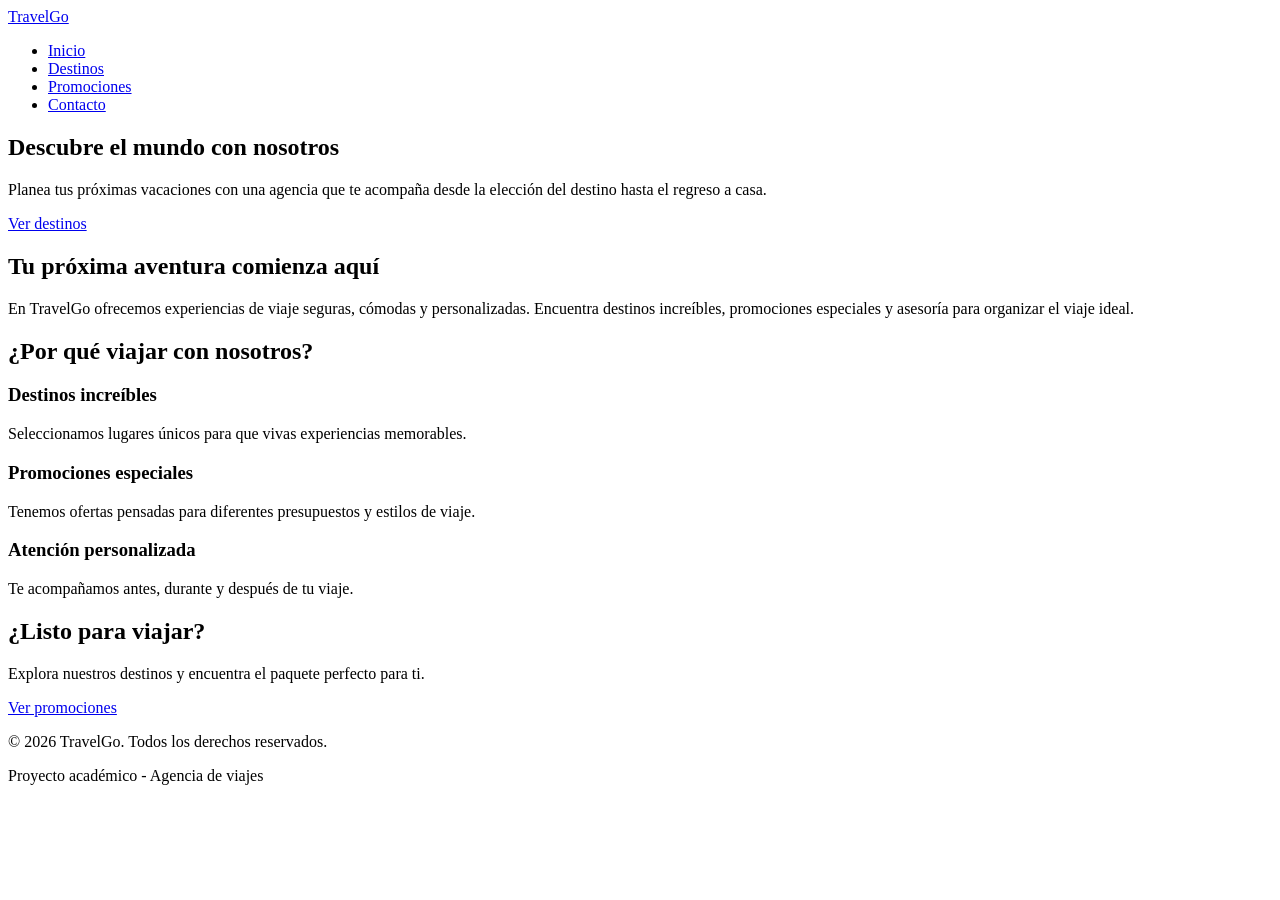
==== index.html @ 70cd50ac "Crear pagina de inicio" ====
<!DOCTYPE html>
<html lang="es">
<head>
  <meta charset="UTF-8">
  <meta name="viewport" content="width=device-width, initial-scale=1.0">
  <title>Inicio | Agencia de Viajes</title>
  <link rel="stylesheet" href="css/styles.css">
</head>
<body>

  <header class="site-header">
    <nav class="navbar">
      <a href="index.html" class="logo">TravelGo</a>

      <ul class="nav-menu">
        <li><a href="index.html">Inicio</a></li>
        <li><a href="destinos.html">Destinos</a></li>
        <li><a href="ofertas.html">Promociones</a></li>
        <li><a href="contacto.html">Contacto</a></li>
      </ul>
    </nav>

    <section class="hero">
      <div class="hero-content">
        <h1>Descubre el mundo con nosotros</h1>
        <p>
          Planea tus próximas vacaciones con una agencia que te acompaña
          desde la elección del destino hasta el regreso a casa.
        </p>
        <a href="destinos.html" class="btn-primary">Ver destinos</a>
      </div>
    </section>
  </header>

  <main>
    <section class="intro-section">
      <h2>Tu próxima aventura comienza aquí</h2>
      <p>
        En TravelGo ofrecemos experiencias de viaje seguras, cómodas y
        personalizadas. Encuentra destinos increíbles, promociones especiales
        y asesoría para organizar el viaje ideal.
      </p>
    </section>

    <section class="services-section">
      <h2>¿Por qué viajar con nosotros?</h2>

      <div class="services-grid">
        <article class="service-card">
          <h3>Destinos increíbles</h3>
          <p>Seleccionamos lugares únicos para que vivas experiencias memorables.</p>
        </article>

        <article class="service-card">
          <h3>Promociones especiales</h3>
          <p>Tenemos ofertas pensadas para diferentes presupuestos y estilos de viaje.</p>
        </article>

        <article class="service-card">
          <h3>Atención personalizada</h3>
          <p>Te acompañamos antes, durante y después de tu viaje.</p>
        </article>
      </div>
    </section>

    <section class="cta-section">
      <h2>¿Listo para viajar?</h2>
      <p>Explora nuestros destinos y encuentra el paquete perfecto para ti.</p>
      <a href="ofertas.html" class="btn-secondary">Ver promociones</a>
    </section>
  </main>

  <footer class="site-footer">
    <p>&copy; 2026 TravelGo. Todos los derechos reservados.</p>
    <p>Proyecto académico - Agencia de viajes</p>
  </footer>

</body>
</html>
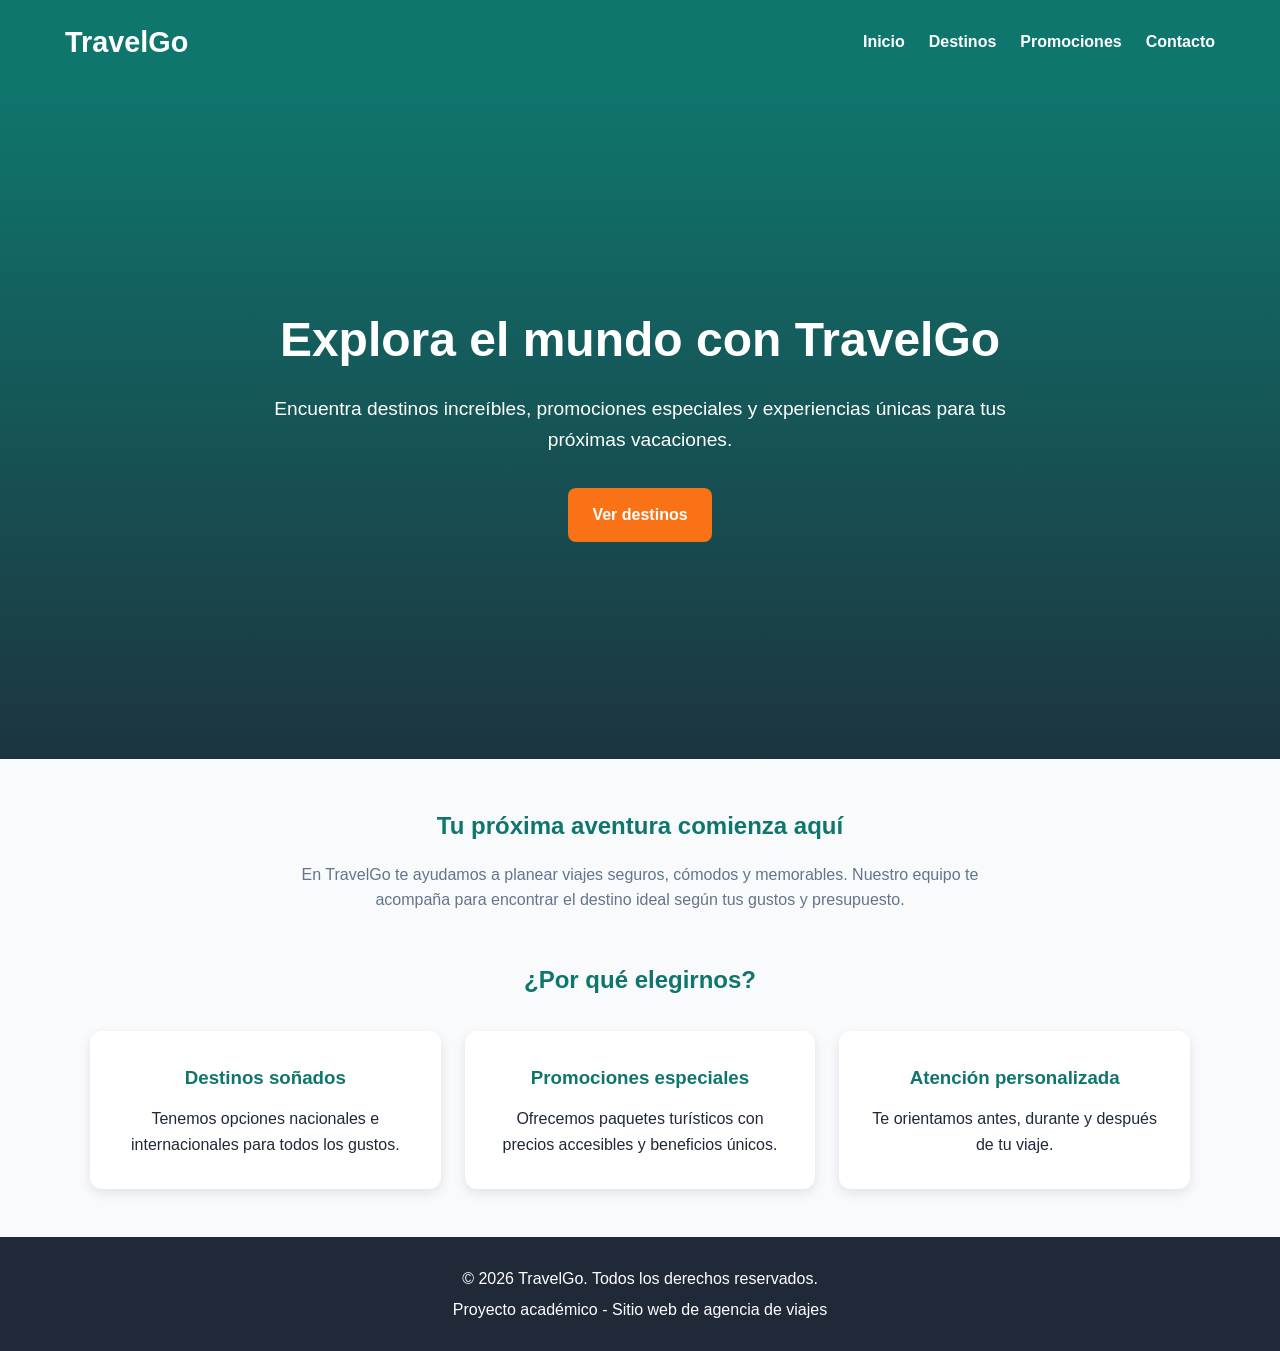
==== commit 3db0dc8f: "Crear pagina de inicio" ====
--- a/index.html
+++ b/index.html
@@ -8,71 +8,65 @@
 </head>
 <body>
 
-  <header class="site-header">
+  <header class="header">
     <nav class="navbar">
       <a href="index.html" class="logo">TravelGo</a>
 
       <ul class="nav-menu">
         <li><a href="index.html">Inicio</a></li>
-        <li><a href="destinos.html">Destinos</a></li>
-        <li><a href="ofertas.html">Promociones</a></li>
-        <li><a href="contacto.html">Contacto</a></li>
+        <li><a href="#">Destinos</a></li>
+        <li><a href="#">Promociones</a></li>
+        <li><a href="#">Contacto</a></li>
       </ul>
     </nav>
 
     <section class="hero">
       <div class="hero-content">
-        <h1>Descubre el mundo con nosotros</h1>
+        <h1>Explora el mundo con TravelGo</h1>
         <p>
-          Planea tus próximas vacaciones con una agencia que te acompaña
-          desde la elección del destino hasta el regreso a casa.
+          Encuentra destinos increíbles, promociones especiales y experiencias
+          únicas para tus próximas vacaciones.
         </p>
-        <a href="destinos.html" class="btn-primary">Ver destinos</a>
+        <a href="#" class="btn">Ver destinos</a>
       </div>
     </section>
   </header>
 
   <main>
-    <section class="intro-section">
+    <section class="intro">
       <h2>Tu próxima aventura comienza aquí</h2>
       <p>
-        En TravelGo ofrecemos experiencias de viaje seguras, cómodas y
-        personalizadas. Encuentra destinos increíbles, promociones especiales
-        y asesoría para organizar el viaje ideal.
+        En TravelGo te ayudamos a planear viajes seguros, cómodos y memorables.
+        Nuestro equipo te acompaña para encontrar el destino ideal según tus
+        gustos y presupuesto.
       </p>
     </section>
 
-    <section class="services-section">
-      <h2>¿Por qué viajar con nosotros?</h2>
+    <section class="services">
+      <h2>¿Por qué elegirnos?</h2>
 
-      <div class="services-grid">
-        <article class="service-card">
-          <h3>Destinos increíbles</h3>
-          <p>Seleccionamos lugares únicos para que vivas experiencias memorables.</p>
+      <div class="cards-container">
+        <article class="card">
+          <h3>Destinos soñados</h3>
+          <p>Tenemos opciones nacionales e internacionales para todos los gustos.</p>
         </article>
 
-        <article class="service-card">
+        <article class="card">
           <h3>Promociones especiales</h3>
-          <p>Tenemos ofertas pensadas para diferentes presupuestos y estilos de viaje.</p>
+          <p>Ofrecemos paquetes turísticos con precios accesibles y beneficios únicos.</p>
         </article>
 
-        <article class="service-card">
+        <article class="card">
           <h3>Atención personalizada</h3>
-          <p>Te acompañamos antes, durante y después de tu viaje.</p>
+          <p>Te orientamos antes, durante y después de tu viaje.</p>
         </article>
       </div>
     </section>
-
-    <section class="cta-section">
-      <h2>¿Listo para viajar?</h2>
-      <p>Explora nuestros destinos y encuentra el paquete perfecto para ti.</p>
-      <a href="ofertas.html" class="btn-secondary">Ver promociones</a>
-    </section>
   </main>
 
-  <footer class="site-footer">
+  <footer class="footer">
     <p>&copy; 2026 TravelGo. Todos los derechos reservados.</p>
-    <p>Proyecto académico - Agencia de viajes</p>
+    <p>Proyecto académico - Sitio web de agencia de viajes</p>
   </footer>
 
 </body>
--- a/css/styles.css
+++ b/css/styles.css
@@ -0,0 +1,175 @@
+/* Reset básico */
+* {
+  margin: 0;
+  padding: 0;
+  box-sizing: border-box;
+}
+
+/* Estilos generales */
+body {
+  font-family: Arial, Helvetica, sans-serif;
+  background-color: #f8fafc;
+  color: #1f2937;
+  line-height: 1.6;
+}
+
+a {
+  text-decoration: none;
+}
+
+/* Barra de navegación */
+.header {
+  background-color: #0f766e;
+  color: white;
+}
+
+.navbar {
+  width: 90%;
+  max-width: 1150px;
+  margin: 0 auto;
+  padding: 1.2rem 0;
+
+  display: flex;
+  justify-content: space-between;
+  align-items: center;
+}
+
+.logo {
+  color: white;
+  font-size: 1.8rem;
+  font-weight: bold;
+}
+
+.nav-menu {
+  list-style: none;
+  display: flex;
+  gap: 1.5rem;
+}
+
+.nav-menu a {
+  color: white;
+  font-weight: bold;
+  transition: color 0.3s ease;
+}
+
+.nav-menu a:hover {
+  color: #f97316;
+}
+
+/* Sección principal */
+.hero {
+  min-height: 75vh;
+  display: flex;
+  align-items: center;
+  justify-content: center;
+  text-align: center;
+  padding: 3rem 1rem;
+  background: linear-gradient(rgba(15, 118, 110, 0.85), rgba(31, 41, 55, 0.85));
+}
+
+.hero-content {
+  max-width: 800px;
+}
+
+.hero-content h1 {
+  font-size: 3rem;
+  margin-bottom: 1rem;
+}
+
+.hero-content p {
+  font-size: 1.2rem;
+  margin-bottom: 2rem;
+}
+
+.btn {
+  display: inline-block;
+  background-color: #f97316;
+  color: white;
+  padding: 0.9rem 1.5rem;
+  border-radius: 8px;
+  font-weight: bold;
+  transition: background-color 0.3s ease;
+}
+
+.btn:hover {
+  background-color: #ea580c;
+}
+
+/* Contenido */
+.intro,
+.services {
+  width: 90%;
+  max-width: 1100px;
+  margin: 3rem auto;
+  text-align: center;
+}
+
+.intro h2,
+.services h2 {
+  color: #0f766e;
+  margin-bottom: 1rem;
+}
+
+.intro p {
+  max-width: 750px;
+  margin: 0 auto;
+  color: #64748b;
+}
+
+.cards-container {
+  margin-top: 2rem;
+  display: grid;
+  grid-template-columns: repeat(3, 1fr);
+  gap: 1.5rem;
+}
+
+.card {
+  background-color: white;
+  padding: 2rem;
+  border-radius: 12px;
+  box-shadow: 0 4px 12px rgba(15, 23, 42, 0.1);
+}
+
+.card h3 {
+  color: #0f766e;
+  margin-bottom: 0.8rem;
+}
+
+/* Pie de página */
+.footer {
+  background-color: #1f2937;
+  color: white;
+  text-align: center;
+  padding: 1.5rem;
+  margin-top: 3rem;
+}
+
+.footer p {
+  margin: 0.3rem 0;
+}
+
+/* Responsive */
+@media (max-width: 768px) {
+  .navbar {
+    flex-direction: column;
+    gap: 1rem;
+  }
+
+  .nav-menu {
+    flex-direction: column;
+    align-items: center;
+    gap: 0.8rem;
+  }
+
+  .hero-content h1 {
+    font-size: 2.2rem;
+  }
+
+  .hero-content p {
+    font-size: 1rem;
+  }
+
+  .cards-container {
+    grid-template-columns: 1fr;
+  }
+}
